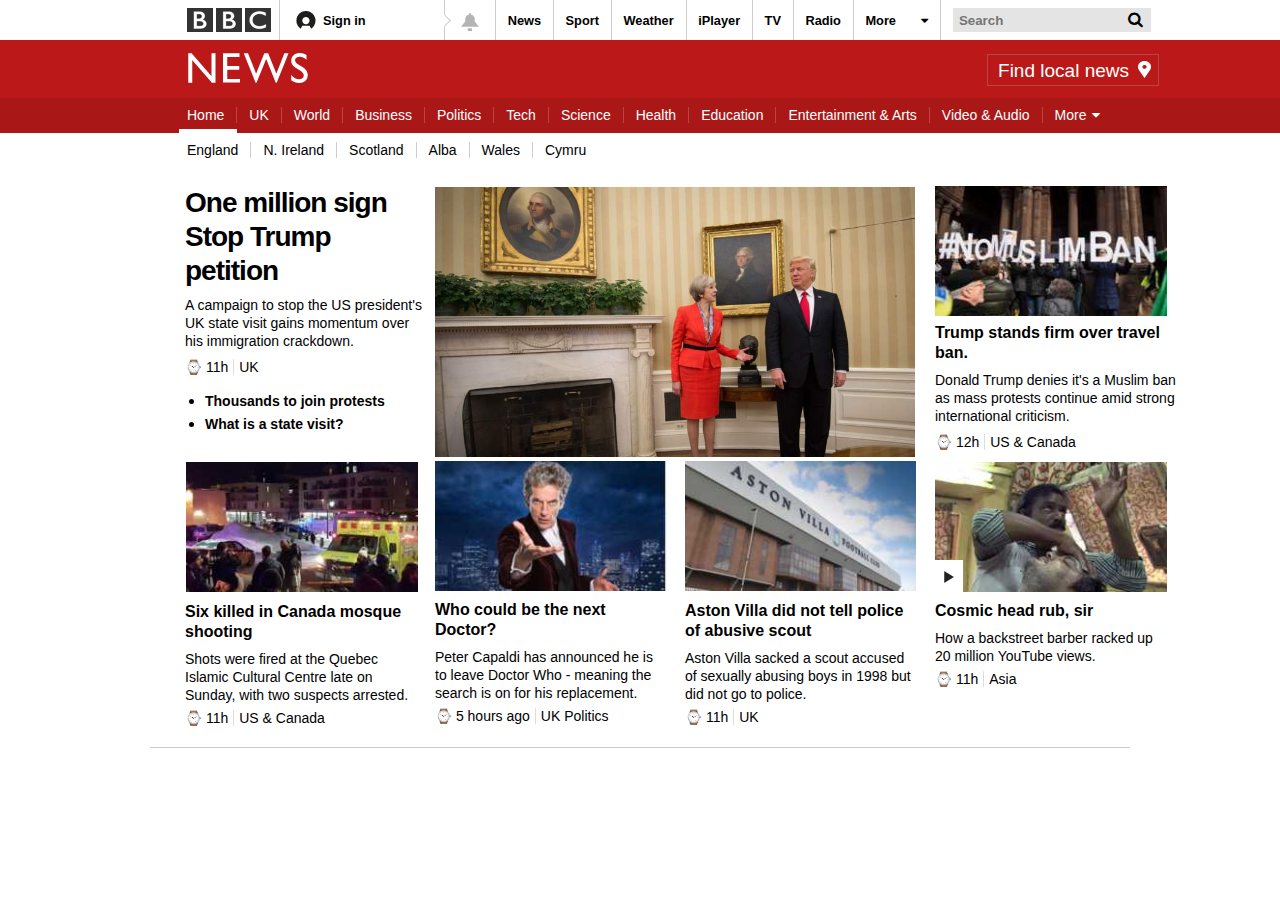
==== indexBBC.html @ c90151fd "search working and other minor fixes" ====
<!doctype html>
<html>
<head>
 <title>Learning CSS</title>

 <meta charset="utf-8" />
 <meta http-equiv="Content-type" content="text/html; charset=utf-8" />
 <meta name="viewport" content="width=device-width, initial-scale=1" />
 <script src="https://ajax.googleapis.com/ajax/libs/jquery/3.1.1/jquery.min.js">
 </script>
 <link rel="stylesheet" href="https://cdnjs.cloudflare.com/ajax/libs/font-awesome/4.7.0/css/font-awesome.min.css">
 <link href="https://fonts.googleapis.com/icon?family=Material+Icons" rel="stylesheet">
 <link href="https://fonts.googleapis.com/css?family=Lato:300,700" rel="stylesheet">
 <link rel="stylesheet" href="cssBBC.css">
</head>
<body>

<header>
	<div id="topbar">
		<div class="fixedwidth">
			<div id="logodiv">
				<a href="#"><img id="bbclogo" src="images/bbclogo.PNG" /></a>
			</div>
			<div id="signindiv"><a href="signinBBC.html">
				<img id="signinlogo" src="images/signinlogo.PNG"><span>  Sign in</span></a>
			</div>
			<div id="belldiv">
				<a href="#"><img id="bellimg" src="images/belllogo.PNG"></a>
			</div>			
			<ul id="topmenu">
				<li class="fix"><a href="indexBBC.html">News</a></li>
				<li><a href="#">Sport</a></li>
				<li><a href="#">Weather</a></li>
				<li><a href="#">iPlayer</a></li>
				<li><a href="#">TV</a></li>
				<li><a href="#">Radio</a></li>
				<li id="topMenuDrop"><a href="#">More &nbsp;&nbsp;&nbsp;&nbsp;&nbsp;&nbsp;<i class="fa fa-caret-down"></i></a></li>
			</ul>
			<form id="topsearch">
				<div><input type="search" autocomplete="off" placeholder="Search">
					<a href="#"><i class="fa fa-search"></i></a>
				</div>
			</form>
		</div>
	</div>
	<div class="clearfix"></div>
	<div class="topmenuhiddenbars">
		<div id="hiddenBell-content">
			<div class="fixedwidth">
				<div class="hiddenBell-sub">
					<p id="hfirst">Never miss<br>your favourites</p>
					<p id="hsecond">Get notifications about your favourite<br>programmes, music and more.</p>
					<p id="hthird"><a href="signinBBC.html">
					<img id="signinlogo2" src="images/signindiv2.PNG"></a><span id="regbbc"> to the BBC, or <a id="register" href='#'>Register</a></span>
					</p>
				</div>
			</div>
		</div>
		<div id="hiddenMenu-content">
			<div class="fixedwidth">
				<div class="hiddenMenu-sub">
					<h2>MORE</h2>
					<ul>
						<li><a href="#">CBBC</a></li>
						<li><a href="#">CBeebies</a></li>
						<li><a href="#">Food</a></li>
						<li><a href="#">iWonder</a></li>
						<li><a href="#">Bitesize</a></li>
						<li><a href="#">Travel</a></li>
						<li><a href="#">Music</a></li>
						<li><a href="#">Earth</a></li>
						<li><a href="#">Arts</a></li>
						<li><a href="#">Make It Digital</a></li>
						<li><a href="#">Taster</a></li>
						<li><a href="#">Local</a></li>
					</ul>
				</div>
			</div>
		</div>
		<div id="hiddenSearch-content">
			<div class="fixedwidth">
				<div class="hiddenSearch-sub">		
					<form id="hiddenSearch">
						<div><input type="search" placeholder="Search">
							<a class="searchinput" href="#"><i class="fa fa-search"></i></a><span><a href="#"><i class="material-icons">close</i></a></span>
						</div>
					</form>
				</div>
			</div>
		</div>
	</div>
	<div id="hiddenSearch-result">
		<div class="fixedwidth">	
			<div id="suggestions-results"></div>			
		</div>
	</div>
	<div class="clearfix"></div>
	<div id="middlebar">
		<div class="fixedwidth">
			<a id="newslogo" href="#"><img src="images/newslogo.PNG" ></a>
			<p id="findlocalnews"><a href="#">Find local news</a><img src="images/locationlogo.PNG"></p>
		</div>
	</div>
	<div class="clearfix"></div>
	<div id="bottombar">
		<div class="fixedwidth">
			<ul id="bottombarmenu">
				<li><a href="#" style="padding-left: 8px" class="selected"><span>Home</span></a></li>
				<li><a href="#"><span>UK</span></a></li>
				<li><a href="#"><span>World</span></a></li>
				<li><a href="#"><span>Business</span></a></li>
				<li><a href="#"><span>Politics</span></a></li>
				<li><a href="#"><span>Tech</span></a></li>
				<li><a href="#"><span>Science</span></a></li>
				<li><a href="#"><span>Health</span></a></li>
				<li><a href="#"><span>Education</span></a></li>
				<li><a href="#"><span>Entertainment &amp; Arts</span></a></li>
				<li><a href="#"><span>Video &amp; Audio</span></a></li>
				<li><a class="more" href="#"><span style="border-right: none">More</span><i class="fa fa-caret-down"></i></span></a>
				<div id="moredropdown-content">
					<div class="fixedwidth">
						<div id="moredropdown-sub">
							<ul>
								<li><a href='#'><span>Magazine</span></a></li>
								<li><a href='#'><span>In Pictures</span></a></li>
							</ul>
							<ul>
								<li><a href='#'><span>Also in the News</span></a></li>
								<li><a href='#'><span>Special Reports</span></a></li>
							</ul>
							<ul>
								<li><a href='#'><span>Explainers</span></a></li>
								<li><a href='#'><span>The Reporters</span></a></li>
							</ul>
							<ul>
								<li><a href='#'><span>Have Your Say</span></a></li>
								<li><a href='#'><span>Disability</span></a></li>
							</ul>
						</div>
					</div>
				</div>
				</li>
			</ul>
		</div>
	</div>
	
	<div class="clearfix"></div>
	<div id="lowerbar">
		<div class="fixedwidth">
			<ul id="lowerbarmenu">
				<li><a href="#" style="padding-left: 8px"><span>England</span></a></li>
				<li><a href="#"><span>N. Ireland</span></a></li>
				<li><a href="#"><span>Scotland</span></a></li>
				<li><a href="#"><span>Alba</span></a></li>
				<li><a href="#"><span>Wales</span></a></li>
				<li><a href="#"><span style="border-right: none">Cymru</span></a>
				</li>
			</ul>
		</div>
	</div>
	<div class="clearfix"></div> 
</header>

<article>
	<div class="fixedwidth">		
		<section id="first" class="colw"><a href="#" id="first1">
			<h3>One million sign Stop Trump petition</h3>
			<p>A campaign to stop the US president's UK state visit gains momentum over his immigration crackdown.</p>
			<p><span class="lnright">&#8986; 11h</span></p></a><p><a href="#" class="newsid">UK</a></p>
			<ul>
				<li><p>Thousands to join protests</p></li>
				<li><p>What is a state visit?</p></li>
			</ul>
		</section>
		<section id="second" class="colw2"><a href='#'>
			<img src="images/sectioncentretop.PNG"></a>
		</section>
		<section id="third" class="colw"><a href='#' id="third3">
			<img src="images/sectioncentreright.PNG">
			<h5>Trump stands firm over travel ban.</h5>
			<p>Donald Trump denies it's a Muslim ban as mass protests continue amid strong international criticism.</p>
			<p>&#8986; <span class="lnright">12h</span></p></a><p><a href="#" class="newsid">US &amp; Canada</a></p>
		</section>
	</div>
	<div class="clearfix"></div>
	<div class="fixedwidth">
		<section id="second1" class="colw"><a href='#' id='sec1'>
			<img src="images/sectionsecondfirst.PNG">
			<h5>Six killed in Canada mosque shooting</h5>
	 		<p>Shots were fired at the Quebec Islamic Cultural Centre late on Sunday, with two suspects arrested.</p>
			<p><span class="lnright">&#8986; 11h</span></p></a><p><a href='#' class="newsid">US &amp; Canada</a></p>
		</section>
		<section id="second2" class="colw"><a href='#' id=sec2>
			<img src="images/sectionsecondsecond.PNG">
			<h5>Who could be the next Doctor?</h5>
			<p>Peter Capaldi has announced he is to leave Doctor Who - meaning the search is on for his replacement.</p>
			<p>&#8986; <span class="lnright">5 hours ago</span></p><p><a href='#' class="newsid">UK Politics </span></a></p>
		</section>
		<section id="second3" class="colw"><a href='#' id='sec3'>
			<img src="images/sectionsecondthird.PNG">
			<h5>Aston Villa did not tell police of abusive scout</h5>
			<p>Aston Villa sacked a scout accused of sexually abusing boys in 1998 but did not go to police.</p>
			<p>&#8986; <span class="lnright">11h</span></p></a><p><a href='#' class="newsid">UK</p></a>
		</section>
		<section id="second4" class="colw"><a href='#' id='sec4'>
			<img src="images/sectionsecondfourth.PNG">
			<h5>Cosmic head rub, sir</h5>
			<p>How a backstreet barber racked up 20 million YouTube views.</p>
			<p>&#8986; <span class="lnright">11h</span></p></a><p><a href='#' class="newsid">Asia</p></a>
		</section>
	</div>
	<div class="clearfix"></div>
	<div class="fixedwidth bottommarg"></div>
</article>

<script>
var letters = /^[A-Za-z]+$/;
$(document).ready(function(){
    $("#topmenu li.fix").siblings().css({"margin-left": "-5px"});
    
    $("#first1, #second").hover(function() {
    	$("#first1 h3").css({'text-decoration': 'underline', 'color': '#1380a1'}); }, function() {
    		$("#first1 h3").css({'text-decoration': 'none', 'color': '#000'});
    });
    
    $("body").on("focusout", function() {
		if($("#moredropdown-content").is(":hidden")) {
			$("#bottombarmenu .more").removeClass("addmorecolor");
		} else if($("#moredropdown-content").is(":visible")) {
			$("#bottombarmenu li .more").css({"text-decoration": "none"});
		}
		if($("#hiddenBell-content").is(":hidden")) {
			$("#belldiv a").removeClass("addbelldiv");
		} 
		if($("#hiddenMenu-content").is(":hidden")) {
			$("#topMenuDrop a").removeClass("addMenudiv");
        } 
    });

	$("#belldiv a").on('click', function() {
		if($("#moredropdown-content").is(":visible")) {
			$("#bottombarmenu li .more").css({"text-decoration": "none"});
        }

		$("#topMenuDrop a").removeClass("addMenudiv");

		if($("#hiddenMenu-content").is(":visible") || $("#hiddenSearch-content").is(":visible")) {
			$("#hiddenMenu-content").fadeOut(0.5);
			$("#hiddenSearch-content").fadeOut(0.5);
			$("#hiddenSearch-result").fadeOut(0.5);
    		$("#hiddenBell-content").fadeIn(0.8);
    		$(this).addClass("addbelldiv");
    		$("#hiddenSearch input").val("");
    	} else {
    		$("#hiddenBell-content").delay(200).slideToggle(400);
    		$(this).addClass("addbelldiv");
    	}  
	});


	$("#topMenuDrop a").on('click', function() {
		if($("#moredropdown-content").is(":visible")) {
			$("#bottombarmenu li .more").css({"text-decoration": "none"});
        } else {
        	$("#bottombarmenu .more").removeClass("addmorecolor");
        }

		$("#belldiv a").removeClass("addbelldiv");

		if($("#hiddenBell-content").is(":visible") || $("#hiddenSearch-content").is(":visible")) {
			$("#hiddenBell-content").fadeOut(0.5);
			$("#hiddenSearch-content").fadeOut(0.5);
			$("#hiddenSearch-result").fadeOut(0.5);
    		$("#hiddenMenu-content").fadeIn(0.8);
    		$(this).addClass("addMenudiv");
    		$("#hiddenSearch input").val("");
    	} else {
    		$("#hiddenMenu-content").delay(200).slideToggle(380);
    		$(this).addClass("addMenudiv");
    	}	
    }); 
    
    
/* code for seach box */
    $("#topsearch input").on("focus", function(){
    	if($("#moredropdown-content").is(":visible")) {
			$("#bottombarmenu li .more").css({"text-decoration": "none"});
        } else {
        	$("#bottombarmenu .more").removeClass("addmorecolor");
        }

        if($("#hiddenBell-content").is(":hidden") && $("#hiddenMenu-content").is(":hidden")) {
        	$("#belldiv a").removeClass("addbelldiv");
        	$("#topMenuDrop a").removeClass("addMenudiv");
        }   		        
    });

    $("#topsearch").on("keyup", function() {
    	if($("#hiddenBell-content").is(":visible"))  {
    		$("#belldiv a").removeClass("addbelldiv");
    		$("#hiddenBell-content").fadeOut(0.5);
			$("#hiddenSearch-content").fadeIn(0.5);  		
    	} else if($("#hiddenMenu-content").is(":visible")) {
    		$("#topMenuDrop a").removeClass("addMenudiv");
    		$("#hiddenMenu-content").fadeOut(0.5);
			$("#hiddenSearch-content").fadeIn(0.5); 
    	} else {
    		$("#hiddenSearch-content").slideDown();
    	}

        $("#hiddenSearch input").focus();
        $("#topsearch").blur();
        //console.log($("#topsearch input").val());
        $("#hiddenSearch input").val($("#topsearch input").val());
        $("#topsearch input").val("");

        if($("#hiddenSearch input").val().match(letters)) {
        	$("#hiddenSearch-result").css({"display": "block"});
        	dis();
        }
    });

    $("#hiddenSearch .material-icons").on("click", function() {
    	$("#topsearch input").val("");
    	$("#hiddenSearch-content").slideUp();
    	$("#hiddenSearch-result").slideUp();
    })

    
    $("#bottombarmenu .more").on("click", function(){
    	$(this).addClass("addmorecolor").css({"text-decoration": "none", "outline": "none"});
    	$("#moredropdown-content").toggle();
        if($("#moredropdown-content").is(":visible")) {
        	$("#bottombarmenu li .more").css({"text-decoration": "underline"});
        }
    }); 

    function dis() {
		var xmlhttp = new XMLHttpRequest ();
		xmlhttp.onreadystatechange = function() {
			if(this.readyState == 4 && this.status == 200) {
				document.getElementById("suggestions-results").innerHTML = this.responseText;
			}
		};

		xmlhttp.open("GET", "select.php", true);
		xmlhttp.send();

	}

});
</script>

</body>
</html>
---- cssBBC.css ----
body {
	margin: 0;
	padding: 0;
	font-family: arial, helvetica, sans-serif;
	box-sizing: border-box;
}
li:active, a {
	outline: none;
	outline: 0;
}

/**********************************************

SET UP TOP BAR OF HEADER

**********************************************/

#topbar {
	width: 100%;
	height: 40px;
}
#topbarsignin {
	width: 100%;
	height: 64px;
	background-color: red;
}
.fixedwidth {
	width: 1000px;
	margin: 0 170px;
	padding: 0 15px;
}
.clearfix {
	clear: both;
}
#logodiv {
	float: left;
	border-right: 1px solid #ccc;
	height: 40px;
}
#signindiv {
	position: relative;
	float: left;
	font-weight: 600;
	font-size: 0.8em;
	border-right: 1px solid #ccc;
	box-sizing: border-box;
	height: 40px;
}
#signindiv:after {
	content: "";
	position: absolute;
	width: 8px;
	height: 8px;
	border: 1px solid #ccc;
	border-bottom: 0 solid #ccc;
	border-left: 0 solid #ccc;
	top: 50%;
	left: 100%;
	margin-top: -4px;
	margin-left: -4px;
	transform: rotate(45deg);
	background-color: #fff;
}
#logodiv a {
	padding: 8px 6px 2px 0;
	display: inline-block;
}
#signindiv a {
	padding: 0 82px 8px 10px;
	display: inline-block;
}
#signindiv a:link,
#signindiv a:active,
#signindiv a:visited {
	color: #000;
}
#signinlogo {
	display: inline-block;
	position: relative;
	top: 6px;
	left: 2px;
}
#signindiv span {
	display: inline-block;
	position: relative;
	top: -3px;
	left: 4px;
}
#belldiv {
	float: left;
	border-right: 1px solid #ccc;
	height: 40px;
}
#bellimg {
	position: relative;
	top: 7px;
	z-index: -1;
}
#belldiv a {
	display: inline-block;
	padding: 0 14px 6px;
}
#topmenu {
	display: inline-block;
	list-style-type: none;
	margin: 0;
	padding: 0;
	float: left;
	height: 40px;	
}
#topmenu li {
	display: inline-block;
	font-size: 0.8em;
	font-weight: 600;
	border-right: 1px solid #ccc;
	padding: 13px 0 12px;
	text-align: center;
} 
#topmenu li a {
	padding: 13px 12px 11px;
	text-decoration: none;
	color: #000;
	outline: none;
}
#topsearch  {
	display: inline-block;
	float: left;
	padding: 0;
	height: 40px;
}
#topsearch div {
	margin: 8px 0 6px 12px;
	background-color: rgb(228,228,228);
	height: 24px;
}
#topsearch input {
	border: none;
	background-color: rgb(228,228,228);
	padding-left: 6px;
	font-weight: 600;
	width: 166px;
	vertical-align: top;
	height: 24px;
	color: #555;
}
#topsearch i {
	padding: 3px 8px 3px 5px;
	color: #000;
}
#topsearch a {
	padding: 0;
	margin: 0;
}
#topsearch input:focus {
	color: #999;
}

#signindiv a:hover {
	box-shadow: inset 0 -4px 0 #18b; 
}
#belldiv a:hover {
	box-shadow: inset 0 -4px 0 #006def; 
}
#topmenu li:nth-child(1) a:hover {
	box-shadow: inset 0 -4px 0 #921;
	
}
#topmenu li:nth-child(2) a:hover {
	box-shadow: inset 0 -4px 0 #fe1;
}
#topmenu li:nth-child(3) a:hover {
	box-shadow: inset 0 -4px 0 #8ce;
}
#topmenu li:nth-child(4) a:hover {
	box-shadow: inset 0 -4px 0 #ed3d7d;
}
#topmenu li:nth-child(5) a:hover {
	box-shadow: inset 0 -4px 0 #262626;
}
#topmenu li:nth-child(6) a:hover {
	box-shadow: inset 0 -4px 0 #262626;
}
#topmenu li:nth-child(7) a:hover {
	box-shadow: inset 0 -4px 0 #262626;
}


/**********************************************

SET UP hiddenBellBar OF HEADER

**********************************************/

#hiddenBell-content {
	display: none;
	overflow: hidden;
	height: 196px;
	width: 100%;
	background: linear-gradient(to bottom, #0091c7 0%, #0079c7 100%);
	color: #fff;
	border-bottom: 1px solid #fff;
}
#hiddenBell-content p {
	margin: 0;
	padding: 0;
}
#hiddenBell-content #hfirst {
	font-size: 30px;
	font-family: 'Lato', sans-serif;
	font-weight: 400;
	padding: 12px 0 10px;
	line-height: 30px;
}
#hiddenBell-content #hthird {
	font-size: 18px;
	height: 37px;
	line-height: 26px;
	margin: 24px 0 12px;
}
#hiddenBell-content #hthird a {
	margin: 0;
	padding: 0;
	color: #fff;
	text-decoration: none;
}
#hiddenBell-content #regbbc {
	display: inline-block;
	padding: 5px;
	position: relative;
	top: -13px;
}
#hiddenBell-content a:hover {
	box-shadow: none;
	text-decoration: none;
}

#hiddenBell-content #register {
	font-weight: bold;
}
#hiddenBell-content #register:hover {
	box-shadow: none;
	padding-bottom: 3px;
	border-bottom: 1px solid #fff;
}
/*#hiddenBell-content #signinlogo2:hover {
	background-color: rgb(200,200,200, 0.5);
}
#belldiv a:focus {
	box-shadow: inset 0 -4px 0 #006def;
}
#belldiv a:focus ~ #hiddenBell-content {
	max-height: 196px;
	transition: max-height 0.4s 0.2s ease-in;
}
#hiddenBell-sub {

}
#middlebar, #bottombar, #lowerbar, article {
	position: relative;
}
#belldiv a:focus #middlebar {
	top: 196px;
	transition: top 0.4s 0.2s ease-in;
}
*/
.addbelldiv {
	box-shadow: inset 0 -4px 0 #006def; 
}

/**********************************************

SET UP DROPMENUBAR

**********************************************/

#hiddenMenu-content {
	display: none;
	overflow: hidden;
	height: 128px;
	width: 100%;
	background: #fff
	color: #000;
	border-top: 1px solid #ccc;
}

.hiddenMenu-sub {
	margin-top: 8px;
	height: 120px;
}

.hiddenMenu-sub h2,
.hiddenMenu-sub ul {
	float: left;

}
.hiddenMenu-sub h2 {
	font-size: 26px;
	width: 15%;
	margin: 0;
	font-weight: bold;
	font-family: 'Lato', sans-serif;
}

.hiddenMenu-sub ul {
	list-style-type: none;
	padding: 0;
	margin: 0;
	width: 85%;
}

.hiddenMenu-sub ul li {
	width: 20%;
	float: left;
	padding: 4px 0;
	font-weight: bold;
	font-size: 13px;
	line-height: 30px;
}
.hiddenMenu-sub ul li a {
	text-decoration: none;
	color: #000;
	padding-left: 7px;
	margin: 0 0 0 8px;
	display: block;
}
.hiddenMenu-sub ul li a:hover {
	background-color: #000;
	color: #fff;
}

.addMenudiv {
	box-shadow: inset 0 -4px 0 #262626;
}

/**********************************************

SET UP DROPSEARCHBAR

**********************************************/

#hiddenSearch-content {
	display: none;
	overflow: hidden;
	height: 76px;
	width: 100%;
	background: linear-gradient(to bottom, #0091c7 0%, #0079c7 100%);
	color: #fff;
}

#hiddenSearch div {
	margin: 0;
	padding: 0;
}

#hiddenSearch-content input {
	display: inline-block;
	width: 888px;
	height: 44px;	
	font-size: 20px;
	padding: 6px 0 6px 16px;
	line-height: 30px;
	border-radius: 0;
	border: none;
}
#hiddenSearch .fa-search {
	color: #000;
	background-color: #fff;
	font-size: 24px;
	padding: 10px;
	margin: 0;
	position: relative;
	left: -5px;
	top: 2px;
}

#hiddenSearch .material-icons {
	font-size: 36px;
	color: #fff;
	font-weight: bold;
	position: relative;
	top: 9px;
}
#hiddenSearch {
	margin-top: 11px;
}

/********************************************

SET UP SEARCH RESULT 

********************************************/

#hiddenSearch-result {
	display: block;
	background-color: #fff;
}
#hiddenSearch-result #left-table {
	float: left;
	width: 40%;
}
#hiddenSearch-result #right-table {
	float: left;
	padding-left: 16px;
	width: 54%;
}

#left-table table {
	width: 100%;
}

#left-table h3 {
	color: #757575;
	font-size: 16px;
	font-weight: normal;
	line-height: 22px;
	margin: 0;
	padding: 12px 16px 8px;
	border-bottom: 1px solid #e3e3e3;
}

#left-table p {
	line-height: 22px;
	text-transform: capitalize;
	margin: 0;
}
#left-table p a {
	text-decoration: none;
	color: #000;
	padding: 10px 16px;
	display: block;
}

#left-table p a:hover {
	background-color: #e3e3e3;
	color: #0c719c;
}

#right-table table {
	width: 100%;
}

#right-table h3 {
	color: #757575;
	font-size: 16px;
	font-weight: normal;
	line-height: 22px;
	margin: 0;
	padding: 12px 16px 8px;
	border-bottom: 1px solid #e3e3e3;
}

#right-table figure {	
	font-weight: bold;
	margin: 0;
	padding: 8px;
	color: #000;
}

#right-table figure span {
	display: inline-block;
	padding-left: 10px;
}

#right-table figure a {
	text-decoration: none;
	color: #000;
}

#right-table figure:hover {
	background-color: #e3e3e3;
	color: #0c719c;
}

/**********************************************

SET UP MIDDLE BAR OF HEADER

**********************************************/

#middlebar {
	background-color: rgb(187,25,25);
	height: 58px;
	color: #fff;
	width: 100%;
}
#newslogo {
	float: left;
	position: relative;
	top: 9px;
	left: 1px;
}
#findlocalnews {
	float: right;
	font-size: 19px;
	color: #fff;
	font-family: helvetica, sans-serif;
	margin: 0;
	margin-right: 20px;
	padding: 0 10px 3px;
	border: 1px solid rgb(187,69,69);
	position: relative;
	top: 14px;
	right: 6px;
}
#findlocalnews a {
	color: #fff;
	text-decoration: none;
}
#findlocalnews a:hover {
	text-decoration: underline;
}
#findlocalnews img {
	position: relative;
	top: 3px;
	left: 6px;
}


/**********************************************

SET UP BOTTOM BAR OF HEADER

**********************************************/

#bottombar {
	background-color: rgb(169,23,23);
	height: 35px;
	position: relative;
}
#bottombar .fixedwidth {
	padding: 0 9px;
}
#bottombarmenu {
	list-style-type: none;
	margin: 0;
	padding: 0;
	height: 35px;
	color: #fff;
	font-size: 0;	
}
#bottombarmenu li {
	display: inline-block;
	font-size: 14px;
	padding-top: 9px;
	//text-align:center;
}
#bottombarmenu span {
	border-right: 1px solid rgb(187,69,69);
	padding-right: 12px;
}
#bottombarmenu li a {
	padding-top: 9px;
	padding-bottom: 6px;
	padding-left: 12px;
	text-decoration: none;
	color: #fff;
}
#bottombarmenu li:last-child span {
	padding-right: 6px;
}
#bottombarmenu .selected {
	box-shadow: 0 4px 0 #fff;
}
#bottombarmenu li a:hover {
	box-shadow: 0 4px 0 #fff;
}
#bottombarmenu li:last-child a {
	padding-right: 12px;
}
#bottombarmenu li:last-child a:hover {
	box-shadow: none;
	padding-bottom: 10px;
	padding-left: 13px;
	background-color: #000;
	margin-left: -1px;
	text-decoration: underline;
}
.addmorecolor {
	background-color: #000;
	margin-left: -1px;
	padding-bottom: 10px !important;
	padding-left: 13px !important;
	text-decoration: none;
	outline: none;
}


/****************************************** ****

SET UP DROPDOWN MENU BOTTOM BAR OF HEADER

**********************************************/

#moredropdown-content {
	display: none;
	overflow: hidden;
	padding: 0;
	margin: 0;
	position: absolute;
	top: 35px;
	left: 0;	
	width: 100%;
	background: #000;
	color: #fff;
	border-bottom: 4px solid #bb1919;
} 
#moredropdown-sub {
	height: 116px; 
} 
#moredropdown-sub ul {
	list-style-type: none;
	margin: 10px 0;
	padding: 16px 0;
	width: 25%;
	float: left;
} 
#moredropdown-sub ul li {
	line-height: 22px;
	border-right: 1px solid #464646;
	margin: 0;
	padding: 0;
	font-size: 16px;
	display: block;
	outline: none;
} 
#moredropdown-sub ul li a {
	display: block;
	padding: 0;
	margin: 0 20px;
	border-bottom: none;
} 
#moredropdown-sub ul li + li a {
	padding-top: 20px;
}
#moredropdown-content #moredropdown-sub ul li a:hover {
	border-bottom: none;
	text-decoration: underline;
	box-shadow: none;
	padding-bottom: 0;
	padding-left: 0;
	background-color: #000;
	margin: 0 20px;
	outline: none;
}
#moredropdown-sub ul:last-child li {
	border-right: none;
}
#moredropdown-sub span {
	border-right: none;
} 
/*
moredropdown-sub ul li span:after {
	content: '\f105';
	font-family: 'FontAwesome';
	color: #cc0000;
	font-size: 24px;
	position: relative;
	top: 3px;
	left: 10px;
	text-decoration: #000;
}
*/

/**********************************************

SET UP LOWER BAR OF HEADER

**********************************************/

#lowerbar {
	height: 35px;
}
#lowerbar .fixedwidth {
	padding: 0 9px;
}

#lowerbarmenu {
	list-style-type: none;
	margin: 0;
	padding: 0;
	height: 35px;
	color: #000;
	font-size: 0;	
}
#lowerbarmenu li {
	display: inline-block;
	font-size: 14px;
	padding-top: 9px;
}
#lowerbarmenu span {
	border-right: 1px solid #ccc;
	padding-right: 12px;
}
#lowerbarmenu li a {
	padding-top: 9px;
	padding-bottom: 6px;
	padding-left: 12px;
	text-decoration: none;
	color: #000;
}
#lowerbarmenu li a:hover {
	box-shadow: 0 4px 0 #bb1919;
}

/**********************************************

SET UP article sections

**********************************************/

article {
	padding-top: 18px;
	font-family: helvetica, arial, sans-serif;
}
article a {
	text-decoration: none;
	color: #000;
}
article .newsid {
	margin-left: 5px;
}
article section p:last-of-type {
	display: inline;
}
.colw {
	width: 25%;
	float: left;
}
.colw2 {
	width: 50%;
	float: left;
}
#first h3, #first p {
	width: 241px;
}
#first h3 {
	margin: 0;
	font-size: 28px;
	font-weight: bold;
	letter-spacing: -1px;
	line-height: 34px;
}
#first li {
	margin: 5px 0;
}
#first li p:hover {
	text-decoration: underline;
	color: #1380a1;
}
#first p {
	font-size: 14px;
	margin: 8px 0;
	line-height: 18px;
}
#first ul {
	font-weight: bold;
	padding-left: 20px;
	margin-right: 0;
	list-style-type: solid circle;
}
#second {
	margin: 0;
	padding: 0;
}
#third img {
	display: block;
	margin: 0;
}
#third h5 {
	margin: 5px 0;
	font-weight: bold;
	font-size: 16px;
	line-height: 20px;
	margin-right: 17px;
}
#third p {
	font-size: 14px;
	line-height: 18px;
	margin: 8px 0px;
}
#third p:nth-child(1) {
	margin-right: 17px;
}

#third p:last-child {
	padding-top: 8px;
}
#third3:hover h5 {
	text-decoration: underline;
	color: #1380a1;
}

#second1 img, #second2 img, #second3 img, #second4 img {
	display: block;
}
#second1 h5, #second2 h5, #second3 h5, #second4 h5 {
	font-weight: bold;
	font-size: 16px;
	width: 233px;
	line-height: 20px;
	margin: 8px 0;
}
#sec1:hover h5, #sec2:hover h5, #sec3:hover h5, #sec4:hover h5 {
	text-decoration: underline;
	color: #1380a1;
}
.newsid:hover {
	text-decoration: underline;
	color: #1380a1;
}
#second1 p, #second2 p, #second3 p, #second4 p {
	font-size: 14px;
	line-height: 18px;
	width: 233px;
	margin: 5px 0;
}
.lnright {
	border-right: 1px solid #ddd;
	padding-right: 5px;
}

.bottommarg {
	border-bottom: 1px solid #ccc;
	margin: 20px auto;
	padding: 0;
	width: 980px;
}
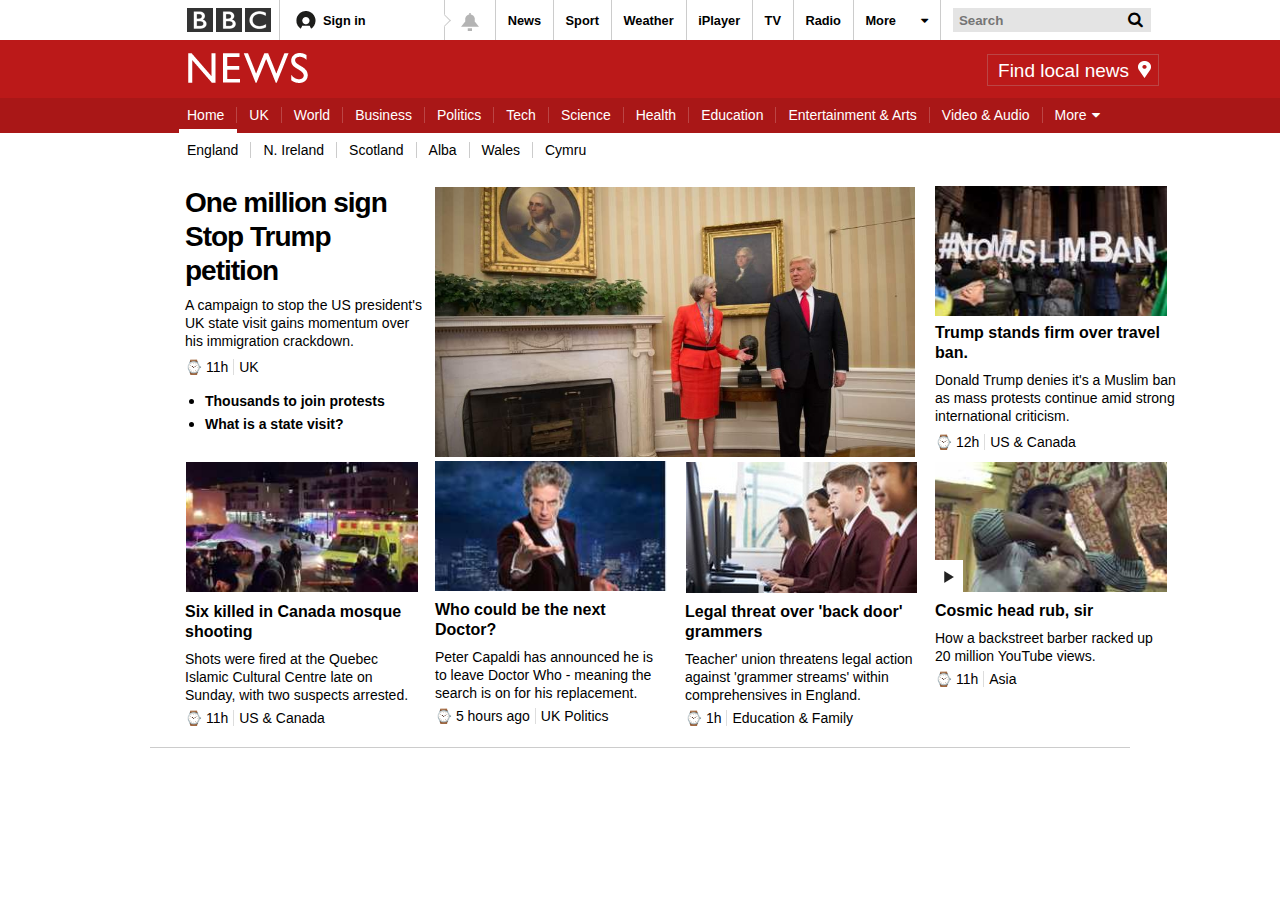
==== commit c941e5ab: "picture change" ====
--- a/indexBBC.html
+++ b/indexBBC.html
@@ -198,9 +198,9 @@
 		</section>
 		<section id="second3" class="colw"><a href='#' id='sec3'>
 			<img src="images/sectionsecondthird.PNG">
-			<h5>Aston Villa did not tell police of abusive scout</h5>
-			<p>Aston Villa sacked a scout accused of sexually abusing boys in 1998 but did not go to police.</p>
-			<p>&#8986; <span class="lnright">11h</span></p></a><p><a href='#' class="newsid">UK</p></a>
+                        <h5>Legal  threat over 'back door' grammers</h5>
+                        <p>Teacher' union threatens legal action against 'grammer streams' within comprehensives in England.</p>
+                        <p>&#8986; <span class="lnright">1h</span></p></a><p><a href='#' class="newsid">Education &amp; Family</p></a>
 		</section>
 		<section id="second4" class="colw"><a href='#' id='sec4'>
 			<img src="images/sectionsecondfourth.PNG">
@@ -352,4 +352,4 @@
 </script>
 
 </body>
-</html>+</html>
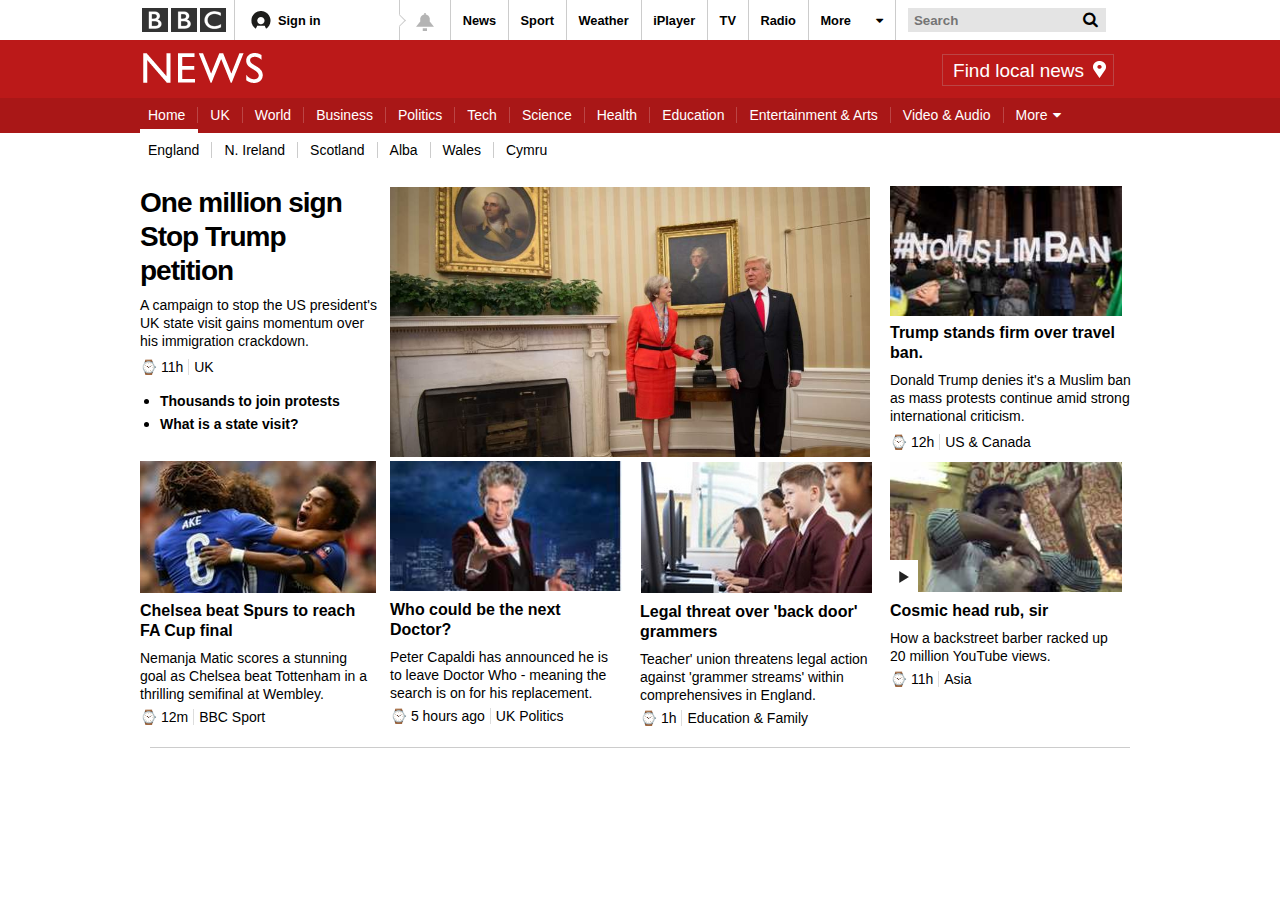
==== commit 0b490524: "moved scripting to separate file" ====
--- a/indexBBC.html
+++ b/indexBBC.html
@@ -19,7 +19,7 @@
 	<div id="topbar">
 		<div class="fixedwidth">
 			<div id="logodiv">
-				<a href="#"><img id="bbclogo" src="images/bbclogo.PNG" /></a>
+				<a href="#"><img id="bbclogo" src="images/bbclogo.png" /></a>
 			</div>
 			<div id="signindiv"><a href="signinBBC.html">
 				<img id="signinlogo" src="images/signinlogo.PNG"><span>  Sign in</span></a>
@@ -81,7 +81,7 @@
 			<div class="fixedwidth">
 				<div class="hiddenSearch-sub">		
 					<form id="hiddenSearch">
-						<div><input type="search" placeholder="Search">
+						<div><input type="search" placeholder="Search" />
 							<a class="searchinput" href="#"><i class="fa fa-search"></i></a><span><a href="#"><i class="material-icons">close</i></a></span>
 						</div>
 					</form>
@@ -186,9 +186,9 @@
 	<div class="fixedwidth">
 		<section id="second1" class="colw"><a href='#' id='sec1'>
 			<img src="images/sectionsecondfirst.PNG">
-			<h5>Six killed in Canada mosque shooting</h5>
-	 		<p>Shots were fired at the Quebec Islamic Cultural Centre late on Sunday, with two suspects arrested.</p>
-			<p><span class="lnright">&#8986; 11h</span></p></a><p><a href='#' class="newsid">US &amp; Canada</a></p>
+			<h5>Chelsea beat Spurs to reach FA Cup final</h5>
+	 		<p>Nemanja Matic scores a stunning goal as Chelsea beat Tottenham in a thrilling semifinal at Wembley.</p>
+			<p><span class="lnright">&#8986; 12m</span></p></a><p><a href='#' class="newsid">BBC Sport</a></p>
 		</section>
 		<section id="second2" class="colw"><a href='#' id=sec2>
 			<img src="images/sectionsecondsecond.PNG">
@@ -213,6 +213,9 @@
 	<div class="fixedwidth bottommarg"></div>
 </article>
 
+<script src="js/main.js"></script>
+
+<!--
 <script>
 var letters = /^[A-Za-z]+$/;
 $(document).ready(function(){
@@ -316,7 +319,8 @@
 
         if($("#hiddenSearch input").val().match(letters)) {
         	$("#hiddenSearch-result").css({"display": "block"});
-        	dis();
+        	/*RUN WHEN CONNECT TO DATABASE
+        	dis(); */
         }
     });
 
@@ -335,7 +339,8 @@
         }
     }); 
 
-    function dis() {
+/* For data request from database
+	  function dis() {
 		var xmlhttp = new XMLHttpRequest ();
 		xmlhttp.onreadystatechange = function() {
 			if(this.readyState == 4 && this.status == 200) {
@@ -347,9 +352,11 @@
 		xmlhttp.send();
 
 	}
+*/
 
 });
 </script>
+-->
 
 </body>
 </html>
--- a/cssBBC.css
+++ b/cssBBC.css
@@ -3,6 +3,7 @@
 	padding: 0;
 	font-family: arial, helvetica, sans-serif;
 	box-sizing: border-box;
+	min-width: 1024px;
 }
 li:active, a {
 	outline: none;
@@ -26,7 +27,7 @@
 }
 .fixedwidth {
 	width: 1000px;
-	margin: 0 170px;
+	margin: 0 auto;
 	padding: 0 15px;
 }
 .clearfix {
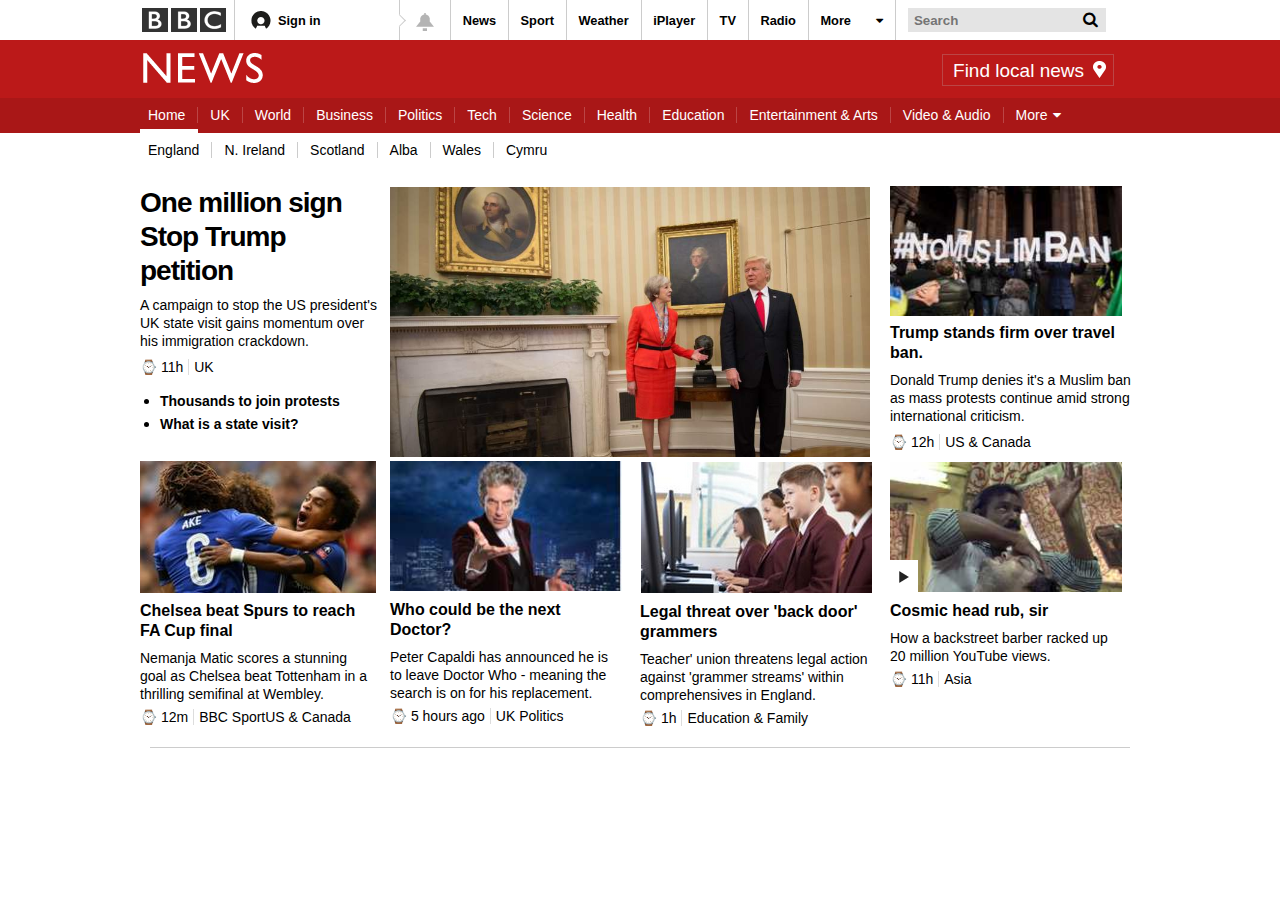
==== commit 50d8cc04: "cross browser fix for spyglass in drop down search box AND separated script files for signin page" ====
--- a/indexBBC.html
+++ b/indexBBC.html
@@ -82,7 +82,7 @@
 				<div class="hiddenSearch-sub">		
 					<form id="hiddenSearch">
 						<div><input type="search" placeholder="Search" />
-							<a class="searchinput" href="#"><i class="fa fa-search"></i></a><span><a href="#"><i class="material-icons">close</i></a></span>
+							<i class="fa fa-search"></i><i class="material-icons">close</i>
 						</div>
 					</form>
 				</div>
@@ -188,7 +188,7 @@
 			<img src="images/sectionsecondfirst.PNG">
 			<h5>Chelsea beat Spurs to reach FA Cup final</h5>
 	 		<p>Nemanja Matic scores a stunning goal as Chelsea beat Tottenham in a thrilling semifinal at Wembley.</p>
-			<p><span class="lnright">&#8986; 12m</span></p></a><p><a href='#' class="newsid">BBC Sport</a></p>
+			<p><span class="lnright">&#8986; 12m</span></p></a><p><a href='#' class="newsid">BBC SportUS &amp; Canada</a></p>
 		</section>
 		<section id="second2" class="colw"><a href='#' id=sec2>
 			<img src="images/sectionsecondsecond.PNG">
--- a/cssBBC.css
+++ b/cssBBC.css
@@ -367,11 +367,12 @@
 	color: #000;
 	background-color: #fff;
 	font-size: 24px;
-	padding: 10px;
-	margin: 0;
-	position: relative;
-	left: -5px;
+	margin: 0;
+	position: relative;
+	left: -30px;
 	top: 2px;
+	z-index: 100;
+	cursor: pointer;
 }
 
 #hiddenSearch .material-icons {
@@ -379,7 +380,10 @@
 	color: #fff;
 	font-weight: bold;
 	position: relative;
-	top: 9px;
+	top: 10px;
+	left: -20px;
+	z-index: 100;
+	cursor: pointer;
 }
 #hiddenSearch {
 	margin-top: 11px;
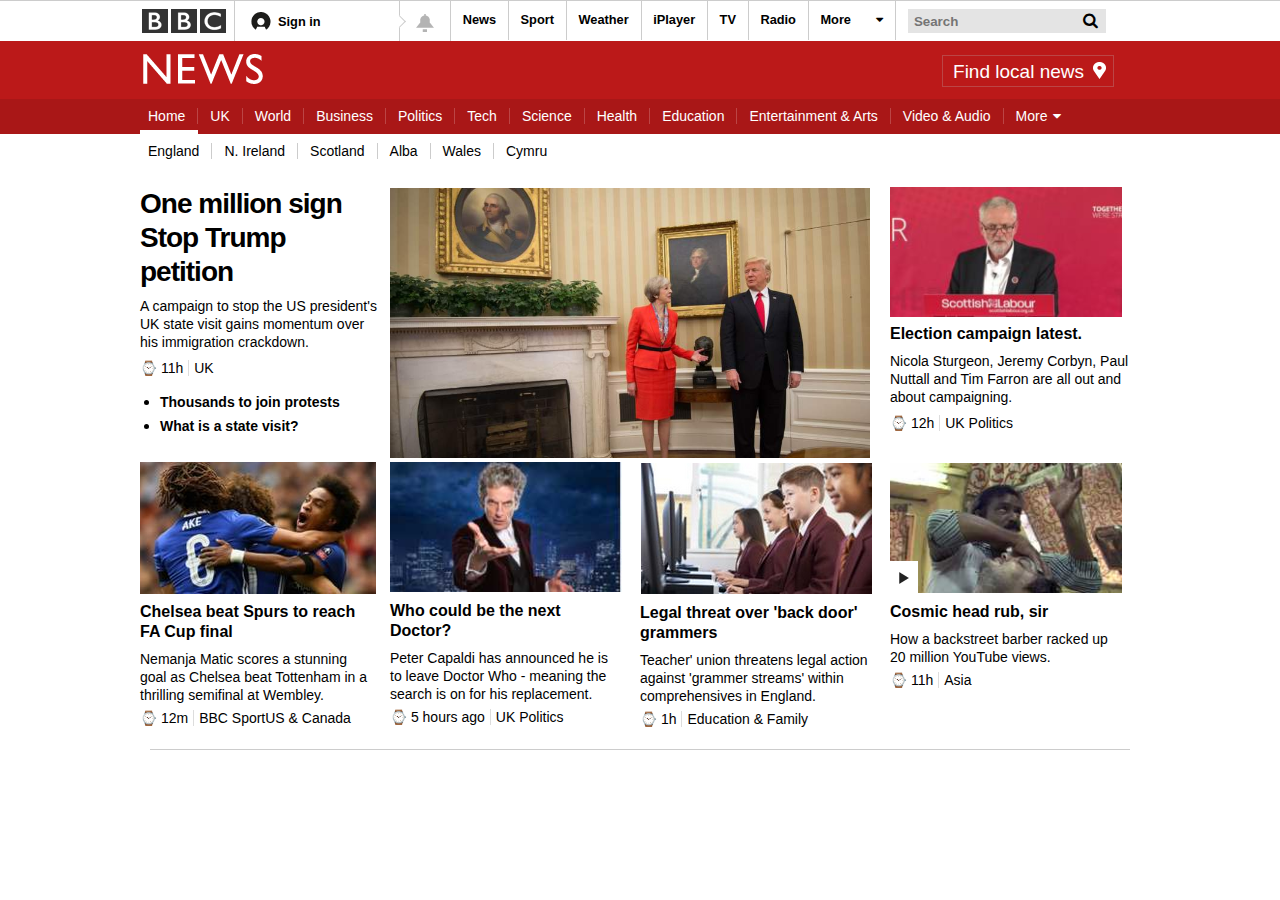
==== commit 8de27e7f: "picture update" ====
--- a/indexBBC.html
+++ b/indexBBC.html
@@ -1,11 +1,11 @@
-<!doctype html>
+<!DOCTYPE html>
 <html>
 <head>
  <title>Learning CSS</title>
 
  <meta charset="utf-8" />
- <meta http-equiv="Content-type" content="text/html; charset=utf-8" />
  <meta name="viewport" content="width=device-width, initial-scale=1" />
+ <link rel="stylesheet" href="normalize.css">
  <script src="https://ajax.googleapis.com/ajax/libs/jquery/3.1.1/jquery.min.js">
  </script>
  <link rel="stylesheet" href="https://cdnjs.cloudflare.com/ajax/libs/font-awesome/4.7.0/css/font-awesome.min.css">
@@ -19,13 +19,13 @@
 	<div id="topbar">
 		<div class="fixedwidth">
 			<div id="logodiv">
-				<a href="#"><img id="bbclogo" src="images/bbclogo.png" /></a>
+				<a href="#"><img id="bbclogo" alt="image" src="images/bbclogo.png" /></a>
 			</div>
 			<div id="signindiv"><a href="signinBBC.html">
-				<img id="signinlogo" src="images/signinlogo.PNG"><span>  Sign in</span></a>
+				<img id="signinlogo" alt="image" src="images/signinlogo.PNG"><span>  Sign in</span></a>
 			</div>
 			<div id="belldiv">
-				<a href="#"><img id="bellimg" src="images/belllogo.PNG"></a>
+				<a href="#"><img id="bellimg" alt="image" src="images/belllogo.PNG"></a>
 			</div>			
 			<ul id="topmenu">
 				<li class="fix"><a href="indexBBC.html">News</a></li>
@@ -51,7 +51,7 @@
 					<p id="hfirst">Never miss<br>your favourites</p>
 					<p id="hsecond">Get notifications about your favourite<br>programmes, music and more.</p>
 					<p id="hthird"><a href="signinBBC.html">
-					<img id="signinlogo2" src="images/signindiv2.PNG"></a><span id="regbbc"> to the BBC, or <a id="register" href='#'>Register</a></span>
+					<img id="signinlogo2" alt="image" src="images/signindiv2.PNG"></a><span id="regbbc"> to the BBC, or <a id="register" href='#'>Register</a></span>
 					</p>
 				</div>
 			</div>
@@ -97,8 +97,8 @@
 	<div class="clearfix"></div>
 	<div id="middlebar">
 		<div class="fixedwidth">
-			<a id="newslogo" href="#"><img src="images/newslogo.PNG" ></a>
-			<p id="findlocalnews"><a href="#">Find local news</a><img src="images/locationlogo.PNG"></p>
+			<a id="newslogo" href="#"><img alt="image" src="images/newslogo.PNG" ></a>
+			<p id="findlocalnews"><a href="#">Find local news</a><img alt="image" src="images/locationlogo.PNG"></p>
 		</div>
 	</div>
 	<div class="clearfix"></div>
@@ -116,7 +116,7 @@
 				<li><a href="#"><span>Education</span></a></li>
 				<li><a href="#"><span>Entertainment &amp; Arts</span></a></li>
 				<li><a href="#"><span>Video &amp; Audio</span></a></li>
-				<li><a class="more" href="#"><span style="border-right: none">More</span><i class="fa fa-caret-down"></i></span></a>
+				<li class="last-more"><a class="more" href="#"><span style="border-right: none">More</span><i class="fa fa-caret-down"></i></a>
 				<div id="moredropdown-content">
 					<div class="fixedwidth">
 						<div id="moredropdown-sub">
@@ -173,40 +173,40 @@
 			</ul>
 		</section>
 		<section id="second" class="colw2"><a href='#'>
-			<img src="images/sectioncentretop.PNG"></a>
+			<img alt="image" src="images/sectioncentretop.PNG"></a>
 		</section>
 		<section id="third" class="colw"><a href='#' id="third3">
-			<img src="images/sectioncentreright.PNG">
-			<h5>Trump stands firm over travel ban.</h5>
-			<p>Donald Trump denies it's a Muslim ban as mass protests continue amid strong international criticism.</p>
-			<p>&#8986; <span class="lnright">12h</span></p></a><p><a href="#" class="newsid">US &amp; Canada</a></p>
+			<img alt="image" src="images/sectioncentreright.PNG">
+			<h5>Election campaign latest.</h5>
+			<p>Nicola Sturgeon, Jeremy Corbyn, Paul Nuttall and Tim Farron are all out and about campaigning.</p>
+			<p>&#8986; <span class="lnright">12h</span></p></a><p><a href="#" class="newsid">UK Politics</a></p>
 		</section>
 	</div>
 	<div class="clearfix"></div>
 	<div class="fixedwidth">
 		<section id="second1" class="colw"><a href='#' id='sec1'>
-			<img src="images/sectionsecondfirst.PNG">
+			<img alt="image" src="images/sectionsecondfirst.PNG">
 			<h5>Chelsea beat Spurs to reach FA Cup final</h5>
 	 		<p>Nemanja Matic scores a stunning goal as Chelsea beat Tottenham in a thrilling semifinal at Wembley.</p>
 			<p><span class="lnright">&#8986; 12m</span></p></a><p><a href='#' class="newsid">BBC SportUS &amp; Canada</a></p>
 		</section>
-		<section id="second2" class="colw"><a href='#' id=sec2>
-			<img src="images/sectionsecondsecond.PNG">
+		<section id="second2" class="colw"><a href='#' id='sec2'>
+			<img alt="image" src="images/sectionsecondsecond.PNG">
 			<h5>Who could be the next Doctor?</h5>
 			<p>Peter Capaldi has announced he is to leave Doctor Who - meaning the search is on for his replacement.</p>
-			<p>&#8986; <span class="lnright">5 hours ago</span></p><p><a href='#' class="newsid">UK Politics </span></a></p>
+			<p>&#8986; <span class="lnright">5 hours ago</span></p></a><p><a href='#' class="newsid">UK Politics</a></p>
 		</section>
 		<section id="second3" class="colw"><a href='#' id='sec3'>
-			<img src="images/sectionsecondthird.PNG">
+			<img alt="image" src="images/sectionsecondthird.PNG">
                         <h5>Legal  threat over 'back door' grammers</h5>
                         <p>Teacher' union threatens legal action against 'grammer streams' within comprehensives in England.</p>
-                        <p>&#8986; <span class="lnright">1h</span></p></a><p><a href='#' class="newsid">Education &amp; Family</p></a>
+                        <p>&#8986; <span class="lnright">1h</span></p></a><p><a href='#' class="newsid">Education &amp; Family</a></p>
 		</section>
 		<section id="second4" class="colw"><a href='#' id='sec4'>
-			<img src="images/sectionsecondfourth.PNG">
+			<img alt="image" src="images/sectionsecondfourth.PNG">
 			<h5>Cosmic head rub, sir</h5>
 			<p>How a backstreet barber racked up 20 million YouTube views.</p>
-			<p>&#8986; <span class="lnright">11h</span></p></a><p><a href='#' class="newsid">Asia</p></a>
+			<p>&#8986; <span class="lnright">11h</span></p></a><p><a href='#' class="newsid">Asia</a></p>
 		</section>
 	</div>
 	<div class="clearfix"></div>
@@ -215,148 +215,5 @@
 
 <script src="js/main.js"></script>
 
-<!--
-<script>
-var letters = /^[A-Za-z]+$/;
-$(document).ready(function(){
-    $("#topmenu li.fix").siblings().css({"margin-left": "-5px"});
-    
-    $("#first1, #second").hover(function() {
-    	$("#first1 h3").css({'text-decoration': 'underline', 'color': '#1380a1'}); }, function() {
-    		$("#first1 h3").css({'text-decoration': 'none', 'color': '#000'});
-    });
-    
-    $("body").on("focusout", function() {
-		if($("#moredropdown-content").is(":hidden")) {
-			$("#bottombarmenu .more").removeClass("addmorecolor");
-		} else if($("#moredropdown-content").is(":visible")) {
-			$("#bottombarmenu li .more").css({"text-decoration": "none"});
-		}
-		if($("#hiddenBell-content").is(":hidden")) {
-			$("#belldiv a").removeClass("addbelldiv");
-		} 
-		if($("#hiddenMenu-content").is(":hidden")) {
-			$("#topMenuDrop a").removeClass("addMenudiv");
-        } 
-    });
-
-	$("#belldiv a").on('click', function() {
-		if($("#moredropdown-content").is(":visible")) {
-			$("#bottombarmenu li .more").css({"text-decoration": "none"});
-        }
-
-		$("#topMenuDrop a").removeClass("addMenudiv");
-
-		if($("#hiddenMenu-content").is(":visible") || $("#hiddenSearch-content").is(":visible")) {
-			$("#hiddenMenu-content").fadeOut(0.5);
-			$("#hiddenSearch-content").fadeOut(0.5);
-			$("#hiddenSearch-result").fadeOut(0.5);
-    		$("#hiddenBell-content").fadeIn(0.8);
-    		$(this).addClass("addbelldiv");
-    		$("#hiddenSearch input").val("");
-    	} else {
-    		$("#hiddenBell-content").delay(200).slideToggle(400);
-    		$(this).addClass("addbelldiv");
-    	}  
-	});
-
-
-	$("#topMenuDrop a").on('click', function() {
-		if($("#moredropdown-content").is(":visible")) {
-			$("#bottombarmenu li .more").css({"text-decoration": "none"});
-        } else {
-        	$("#bottombarmenu .more").removeClass("addmorecolor");
-        }
-
-		$("#belldiv a").removeClass("addbelldiv");
-
-		if($("#hiddenBell-content").is(":visible") || $("#hiddenSearch-content").is(":visible")) {
-			$("#hiddenBell-content").fadeOut(0.5);
-			$("#hiddenSearch-content").fadeOut(0.5);
-			$("#hiddenSearch-result").fadeOut(0.5);
-    		$("#hiddenMenu-content").fadeIn(0.8);
-    		$(this).addClass("addMenudiv");
-    		$("#hiddenSearch input").val("");
-    	} else {
-    		$("#hiddenMenu-content").delay(200).slideToggle(380);
-    		$(this).addClass("addMenudiv");
-    	}	
-    }); 
-    
-    
-/* code for seach box */
-    $("#topsearch input").on("focus", function(){
-    	if($("#moredropdown-content").is(":visible")) {
-			$("#bottombarmenu li .more").css({"text-decoration": "none"});
-        } else {
-        	$("#bottombarmenu .more").removeClass("addmorecolor");
-        }
-
-        if($("#hiddenBell-content").is(":hidden") && $("#hiddenMenu-content").is(":hidden")) {
-        	$("#belldiv a").removeClass("addbelldiv");
-        	$("#topMenuDrop a").removeClass("addMenudiv");
-        }   		        
-    });
-
-    $("#topsearch").on("keyup", function() {
-    	if($("#hiddenBell-content").is(":visible"))  {
-    		$("#belldiv a").removeClass("addbelldiv");
-    		$("#hiddenBell-content").fadeOut(0.5);
-			$("#hiddenSearch-content").fadeIn(0.5);  		
-    	} else if($("#hiddenMenu-content").is(":visible")) {
-    		$("#topMenuDrop a").removeClass("addMenudiv");
-    		$("#hiddenMenu-content").fadeOut(0.5);
-			$("#hiddenSearch-content").fadeIn(0.5); 
-    	} else {
-    		$("#hiddenSearch-content").slideDown();
-    	}
-
-        $("#hiddenSearch input").focus();
-        $("#topsearch").blur();
-        //console.log($("#topsearch input").val());
-        $("#hiddenSearch input").val($("#topsearch input").val());
-        $("#topsearch input").val("");
-
-        if($("#hiddenSearch input").val().match(letters)) {
-        	$("#hiddenSearch-result").css({"display": "block"});
-        	/*RUN WHEN CONNECT TO DATABASE
-        	dis(); */
-        }
-    });
-
-    $("#hiddenSearch .material-icons").on("click", function() {
-    	$("#topsearch input").val("");
-    	$("#hiddenSearch-content").slideUp();
-    	$("#hiddenSearch-result").slideUp();
-    })
-
-    
-    $("#bottombarmenu .more").on("click", function(){
-    	$(this).addClass("addmorecolor").css({"text-decoration": "none", "outline": "none"});
-    	$("#moredropdown-content").toggle();
-        if($("#moredropdown-content").is(":visible")) {
-        	$("#bottombarmenu li .more").css({"text-decoration": "underline"});
-        }
-    }); 
-
-/* For data request from database
-	  function dis() {
-		var xmlhttp = new XMLHttpRequest ();
-		xmlhttp.onreadystatechange = function() {
-			if(this.readyState == 4 && this.status == 200) {
-				document.getElementById("suggestions-results").innerHTML = this.responseText;
-			}
-		};
-
-		xmlhttp.open("GET", "select.php", true);
-		xmlhttp.send();
-
-	}
-*/
-
-});
-</script>
--->
-
 </body>
 </html>
--- a/cssBBC.css
+++ b/cssBBC.css
@@ -19,6 +19,7 @@
 #topbar {
 	width: 100%;
 	height: 40px;
+	border-top: 1px solid #ccc;
 }
 #topbarsignin {
 	width: 100%;
@@ -114,11 +115,11 @@
 	font-size: 0.8em;
 	font-weight: 600;
 	border-right: 1px solid #ccc;
-	padding: 13px 0 12px;
+	padding: 12px 0 12px;
 	text-align: center;
 } 
 #topmenu li a {
-	padding: 13px 12px 11px;
+	padding: 13px 12px 12px;
 	text-decoration: none;
 	color: #000;
 	outline: none;
@@ -547,7 +548,6 @@
 	display: inline-block;
 	font-size: 14px;
 	padding-top: 9px;
-	//text-align:center;
 }
 #bottombarmenu span {
 	border-right: 1px solid rgb(187,69,69);
@@ -564,31 +564,32 @@
 	padding-right: 6px;
 }
 #bottombarmenu .selected {
-	box-shadow: 0 4px 0 #fff;
+	border-bottom: 4px solid #fff;
 }
 #bottombarmenu li a:hover {
-	box-shadow: 0 4px 0 #fff;
-}
-#bottombarmenu li:last-child a {
-	padding-right: 12px;
-}
-#bottombarmenu li:last-child a:hover {
-	box-shadow: none;
-	padding-bottom: 10px;
+	border-bottom: 4px solid #fff;
+}
+#bottombarmenu .more a {
+	text-decoration: none;
+}
+#bottombarmenu .last-more a:hover {
+	border-bottom: none;
+	box-shadow: 0 4px 0 #000;
 	padding-left: 13px;
 	background-color: #000;
 	margin-left: -1px;
-	text-decoration: underline;
+	text-decoration: none;
 }
 .addmorecolor {
 	background-color: #000;
 	margin-left: -1px;
 	padding-bottom: 10px !important;
-	padding-left: 13px !important;
-	text-decoration: none;
+	padding-left: 1px !important;
 	outline: none;
 }
-
+.more .fa-caret-down {
+	padding-right: 12px;
+}
 
 /****************************************** ****
 
@@ -704,7 +705,7 @@
 	color: #000;
 }
 #lowerbarmenu li a:hover {
-	box-shadow: 0 4px 0 #bb1919;
+	border-bottom: 4px solid #bb1919;
 }
 
 /**********************************************
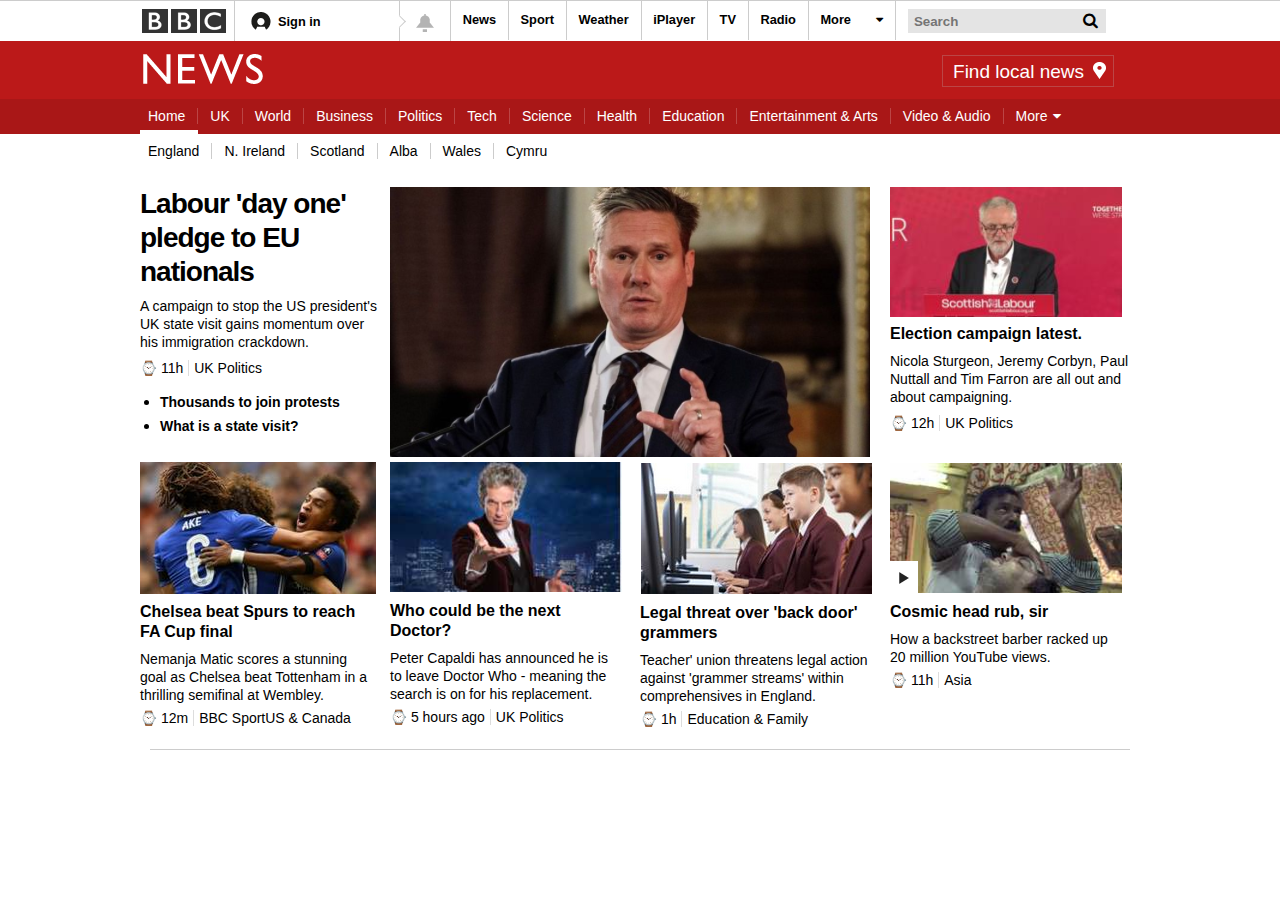
==== commit 00ea9f0d: "cursor fix indexBBC page first article p tags" ====
--- a/indexBBC.html
+++ b/indexBBC.html
@@ -164,9 +164,9 @@
 <article>
 	<div class="fixedwidth">		
 		<section id="first" class="colw"><a href="#" id="first1">
-			<h3>One million sign Stop Trump petition</h3>
+			<h3>Labour 'day one' pledge to EU nationals</h3>
 			<p>A campaign to stop the US president's UK state visit gains momentum over his immigration crackdown.</p>
-			<p><span class="lnright">&#8986; 11h</span></p></a><p><a href="#" class="newsid">UK</a></p>
+			<p><span class="lnright">&#8986; 11h</span></p></a><p><a href="#" class="newsid">UK Politics</a></p>
 			<ul>
 				<li><p>Thousands to join protests</p></li>
 				<li><p>What is a state visit?</p></li>
--- a/cssBBC.css
+++ b/cssBBC.css
@@ -757,6 +757,7 @@
 	font-size: 14px;
 	margin: 8px 0;
 	line-height: 18px;
+	cursor: pointer;
 }
 #first ul {
 	font-weight: bold;
